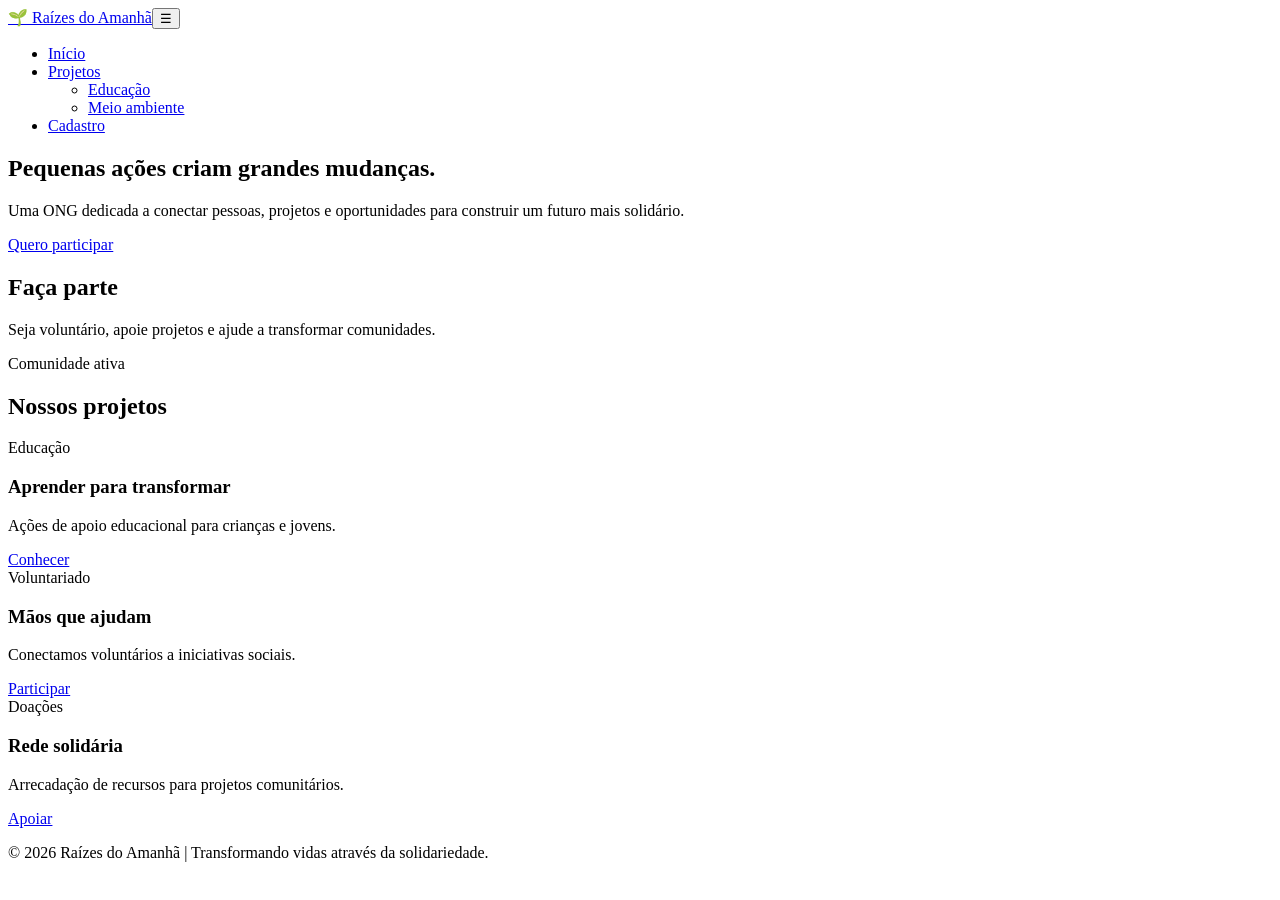
==== index.html @ c92a3672 "feat: adiciona estrutura inicial" ====
<!DOCTYPE html><html lang="pt-BR"><head><meta charset="UTF-8"><meta name="viewport" content="width=device-width, initial-scale=1.0"><title>Raízes do Amanhã</title><link rel="stylesheet" href="../css/style.css"></head><body><header><div class="container topo"><a class="logo" href="index.html">🌱 Raízes do Amanhã</a><button class="menu-hamburguer" aria-label="Abrir menu">☰</button><ul class="nav-links"><li><a href="index.html">Início</a></li><li class="dropdown"><a href="projetos.html">Projetos</a><ul class="submenu"><li><a href="projetos.html">Educação</a></li><li><a href="projetos.html">Meio ambiente</a></li></ul></li><li><a href="cadastro.html">Cadastro</a></li></ul></div></header><main><section class="hero"><div class="container grid-12"><div class="hero-texto"><h1>Pequenas ações criam grandes mudanças.</h1><p>Uma ONG dedicada a conectar pessoas, projetos e oportunidades para construir um futuro mais solidário.</p><a class="btn" href="cadastro.html">Quero participar</a></div><aside class="hero-card"><h2>Faça parte</h2><p>Seja voluntário, apoie projetos e ajude a transformar comunidades.</p><span class="badge">Comunidade ativa</span></aside></div></section><section class="secao"><div class="container grid-12"><h2 class="titulo" style="grid-column:1/-1">Nossos projetos</h2><div class="cards"><article class="card"><span class="badge">Educação</span><h3>Aprender para transformar</h3><p>Ações de apoio educacional para crianças e jovens.</p><a class="btn secundario" href="projetos.html">Conhecer</a></article><article class="card"><span class="badge">Voluntariado</span><h3>Mãos que ajudam</h3><p>Conectamos voluntários a iniciativas sociais.</p><a class="btn secundario" href="projetos.html">Participar</a></article><article class="card"><span class="badge">Doações</span><h3>Rede solidária</h3><p>Arrecadação de recursos para projetos comunitários.</p><a class="btn secundario" href="projetos.html">Apoiar</a></article></div></div></section></main><footer><p>© 2026 Raízes do Amanhã | Transformando vidas através da solidariedade.</p></footer><script>const b=document.querySelector(".menu-hamburguer"),n=document.querySelector(".nav-links");b?.addEventListener("click",()=>n.classList.toggle("ativo"));const f=document.querySelector("form"),t=document.querySelector(".toast");f?.addEventListener("submit",e=>{e.preventDefault();t.classList.add("ativo");setTimeout(()=>t.classList.remove("ativo"),3500)})</script></body></html>
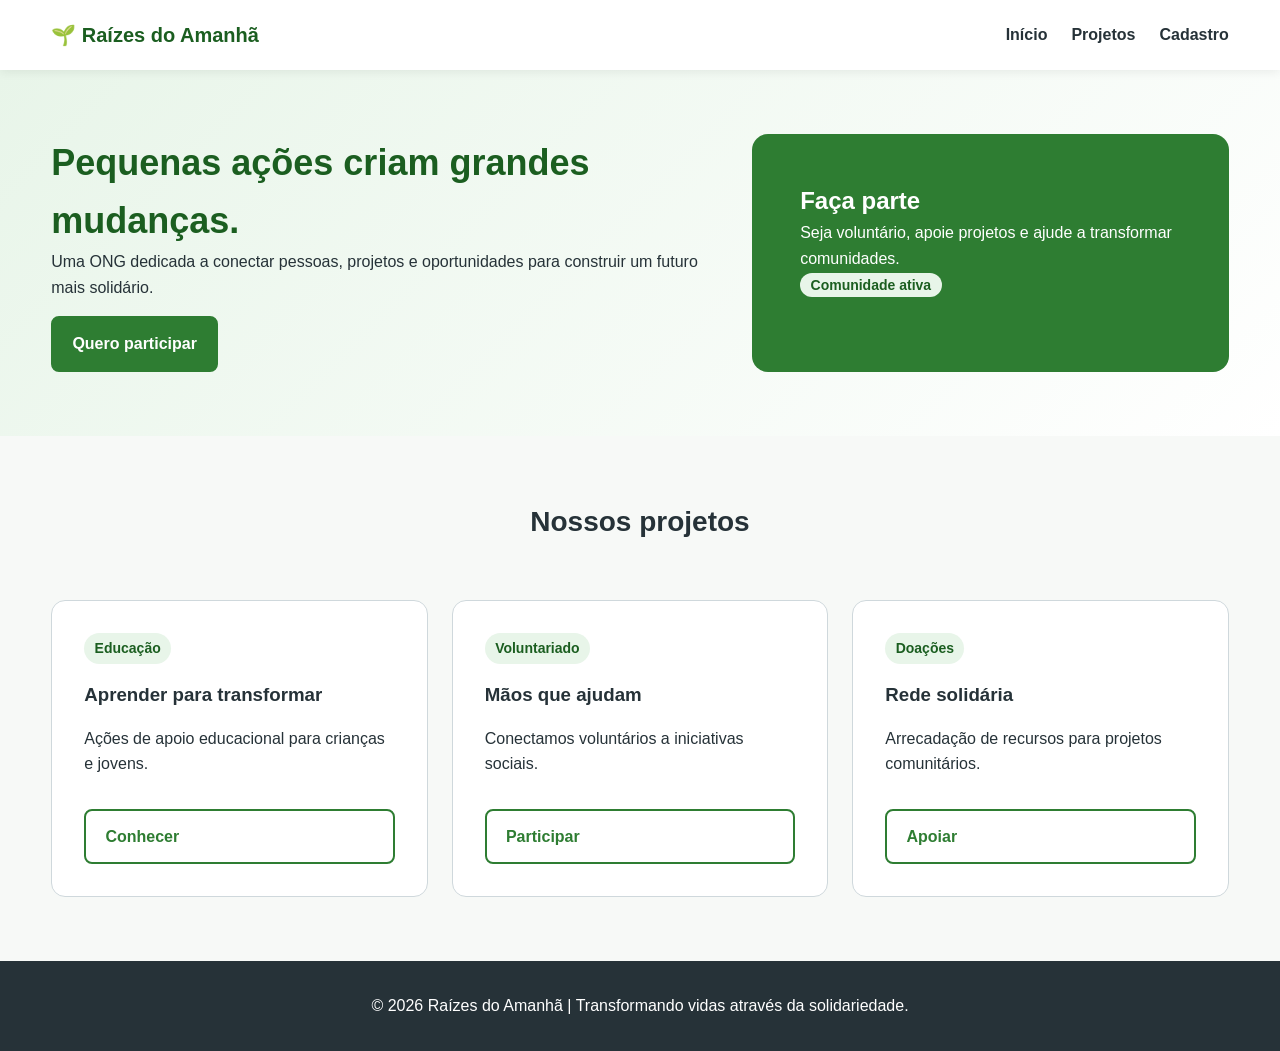
==== commit 2be04f5b: "Corrige caminho do CSS" ====
--- a/index.html
+++ b/index.html
@@ -1 +1,220 @@
-<!DOCTYPE html><html lang="pt-BR"><head><meta charset="UTF-8"><meta name="viewport" content="width=device-width, initial-scale=1.0"><title>Raízes do Amanhã</title><link rel="stylesheet" href="../css/style.css"></head><body><header><div class="container topo"><a class="logo" href="index.html">🌱 Raízes do Amanhã</a><button class="menu-hamburguer" aria-label="Abrir menu">☰</button><ul class="nav-links"><li><a href="index.html">Início</a></li><li class="dropdown"><a href="projetos.html">Projetos</a><ul class="submenu"><li><a href="projetos.html">Educação</a></li><li><a href="projetos.html">Meio ambiente</a></li></ul></li><li><a href="cadastro.html">Cadastro</a></li></ul></div></header><main><section class="hero"><div class="container grid-12"><div class="hero-texto"><h1>Pequenas ações criam grandes mudanças.</h1><p>Uma ONG dedicada a conectar pessoas, projetos e oportunidades para construir um futuro mais solidário.</p><a class="btn" href="cadastro.html">Quero participar</a></div><aside class="hero-card"><h2>Faça parte</h2><p>Seja voluntário, apoie projetos e ajude a transformar comunidades.</p><span class="badge">Comunidade ativa</span></aside></div></section><section class="secao"><div class="container grid-12"><h2 class="titulo" style="grid-column:1/-1">Nossos projetos</h2><div class="cards"><article class="card"><span class="badge">Educação</span><h3>Aprender para transformar</h3><p>Ações de apoio educacional para crianças e jovens.</p><a class="btn secundario" href="projetos.html">Conhecer</a></article><article class="card"><span class="badge">Voluntariado</span><h3>Mãos que ajudam</h3><p>Conectamos voluntários a iniciativas sociais.</p><a class="btn secundario" href="projetos.html">Participar</a></article><article class="card"><span class="badge">Doações</span><h3>Rede solidária</h3><p>Arrecadação de recursos para projetos comunitários.</p><a class="btn secundario" href="projetos.html">Apoiar</a></article></div></div></section></main><footer><p>© 2026 Raízes do Amanhã | Transformando vidas através da solidariedade.</p></footer><script>const b=document.querySelector(".menu-hamburguer"),n=document.querySelector(".nav-links");b?.addEventListener("click",()=>n.classList.toggle("ativo"));const f=document.querySelector("form"),t=document.querySelector(".toast");f?.addEventListener("submit",e=>{e.preventDefault();t.classList.add("ativo");setTimeout(()=>t.classList.remove("ativo"),3500)})</script></body></html>+<!DOCTYPE html>
+<html lang="pt-BR">
+
+<head>
+    <meta charset="UTF-8">
+    <meta name="viewport" content="width=device-width, initial-scale=1.0">
+
+    <title>Raízes do Amanhã</title>
+
+    <link rel="stylesheet" href="style.css">
+</head>
+
+<body>
+
+    <header>
+        <div class="container topo">
+
+            <a class="logo" href="index.html">
+                🌱 Raízes do Amanhã
+            </a>
+
+            <button class="menu-hamburguer" aria-label="Abrir menu">
+                ☰
+            </button>
+
+            <ul class="nav-links">
+
+                <li>
+                    <a href="index.html">Início</a>
+                </li>
+
+                <li class="dropdown">
+
+                    <a href="projetos.html">Projetos</a>
+
+                    <ul class="submenu">
+                        <li>
+                            <a href="projetos.html">Educação</a>
+                        </li>
+
+                        <li>
+                            <a href="projetos.html">Meio ambiente</a>
+                        </li>
+                    </ul>
+
+                </li>
+
+                <li>
+                    <a href="cadastro.html">Cadastro</a>
+                </li>
+
+            </ul>
+
+        </div>
+    </header>
+
+
+    <main>
+
+        <section class="hero">
+
+            <div class="container grid-12">
+
+                <div class="hero-texto">
+
+                    <h1>
+                        Pequenas ações criam grandes mudanças.
+                    </h1>
+
+                    <p>
+                        Uma ONG dedicada a conectar pessoas, projetos e oportunidades para construir um futuro mais solidário.
+                    </p>
+
+                    <a class="btn" href="cadastro.html">
+                        Quero participar
+                    </a>
+
+                </div>
+
+
+                <aside class="hero-card">
+
+                    <h2>Faça parte</h2>
+
+                    <p>
+                        Seja voluntário, apoie projetos e ajude a transformar comunidades.
+                    </p>
+
+                    <span class="badge">
+                        Comunidade ativa
+                    </span>
+
+                </aside>
+
+            </div>
+
+        </section>
+
+
+        <section class="secao">
+
+            <div class="container grid-12">
+
+                <h2 class="titulo" style="grid-column:1/-1">
+                    Nossos projetos
+                </h2>
+
+
+                <div class="cards">
+
+                    <article class="card">
+
+                        <span class="badge">
+                            Educação
+                        </span>
+
+                        <h3>
+                            Aprender para transformar
+                        </h3>
+
+                        <p>
+                            Ações de apoio educacional para crianças e jovens.
+                        </p>
+
+                        <a class="btn secundario" href="projetos.html">
+                            Conhecer
+                        </a>
+
+                    </article>
+
+
+                    <article class="card">
+
+                        <span class="badge">
+                            Voluntariado
+                        </span>
+
+                        <h3>
+                            Mãos que ajudam
+                        </h3>
+
+                        <p>
+                            Conectamos voluntários a iniciativas sociais.
+                        </p>
+
+                        <a class="btn secundario" href="projetos.html">
+                            Participar
+                        </a>
+
+                    </article>
+
+
+                    <article class="card">
+
+                        <span class="badge">
+                            Doações
+                        </span>
+
+                        <h3>
+                            Rede solidária
+                        </h3>
+
+                        <p>
+                            Arrecadação de recursos para projetos comunitários.
+                        </p>
+
+                        <a class="btn secundario" href="projetos.html">
+                            Apoiar
+                        </a>
+
+                    </article>
+
+                </div>
+
+            </div>
+
+        </section>
+
+    </main>
+
+
+    <footer>
+
+        <p>
+            © 2026 Raízes do Amanhã | Transformando vidas através da solidariedade.
+        </p>
+
+    </footer>
+
+
+    <script>
+
+        const b = document.querySelector(".menu-hamburguer");
+        const n = document.querySelector(".nav-links");
+
+        b?.addEventListener("click", () => {
+            n.classList.toggle("ativo");
+        });
+
+
+        const f = document.querySelector("form");
+        const t = document.querySelector(".toast");
+
+        f?.addEventListener("submit", e => {
+
+            e.preventDefault();
+
+            t.classList.add("ativo");
+
+            setTimeout(() => {
+                t.classList.remove("ativo");
+            }, 3500);
+
+        });
+
+    </script>
+
+</body>
+
+</html>
--- a/style.css
+++ b/style.css
@@ -0,0 +1,46 @@
+/* DESIGN SYSTEM */
+:root{
+  --cor-primaria:#2E7D32; --cor-primaria-escura:#1B5E20; --cor-secundaria:#81C784;
+  --cor-destaque:#F9A825; --cor-sucesso:#43A047; --cor-erro:#C62828;
+  --cor-fundo:#F7F9F7; --cor-branco:#FFFFFF; --cor-texto:#263238;
+  --cor-texto-secundario:#546E7A; --cor-borda:#CFD8DC;
+  --fonte-pequena:.875rem; --fonte-corpo:1rem; --fonte-media:1.25rem;
+  --fonte-grande:1.75rem; --fonte-titulo:2.5rem;
+  --espaco-1:.5rem; --espaco-2:1rem; --espaco-3:1.5rem;
+  --espaco-4:2rem; --espaco-5:3rem; --espaco-6:4rem;
+}
+*{box-sizing:border-box;margin:0}
+body{font-family:Arial,sans-serif;background:var(--cor-fundo);color:var(--cor-texto);line-height:1.6}
+.container{width:min(1120px,92%);margin:auto}
+.grid-12{display:grid;grid-template-columns:repeat(12,1fr);gap:var(--espaco-3)}
+header{background:var(--cor-branco);box-shadow:0 2px 10px #00000012;position:sticky;top:0;z-index:10}
+.topo{min-height:70px;display:flex;align-items:center;justify-content:space-between;gap:var(--espaco-2)}
+.logo{font-size:var(--fonte-media);font-weight:bold;color:var(--cor-primaria-escura);text-decoration:none}
+.nav-links{display:flex;align-items:center;gap:var(--espaco-3);list-style:none}
+.nav-links a{text-decoration:none;color:var(--cor-texto);font-weight:bold}
+.nav-links a:hover,.nav-links a:focus{color:var(--cor-primaria)}
+.dropdown{position:relative}.submenu{display:none;position:absolute;top:100%;left:0;min-width:160px;background:#fff;padding:var(--espaco-2);list-style:none;box-shadow:0 8px 20px #0002}
+.dropdown:hover .submenu,.dropdown:focus-within .submenu{display:block}
+.menu-hamburguer{display:none;border:0;background:none;font-size:1.7rem;cursor:pointer}
+.hero{padding:var(--espaco-6) 0;background:linear-gradient(135deg,#e8f5e9,#fff)}
+.hero-texto{grid-column:span 7;align-self:center}.hero h1{font-size:var(--fonte-titulo);color:var(--cor-primaria-escura)}
+.hero-card{grid-column:span 5;background:var(--cor-primaria);color:#fff;padding:var(--espaco-5);border-radius:16px}
+.btn{display:inline-block;margin-top:var(--espaco-2);padding:.8rem 1.2rem;border:2px solid var(--cor-primaria);border-radius:8px;background:var(--cor-primaria);color:#fff;font-weight:bold;text-decoration:none;cursor:pointer;transition:.25s}
+.btn:hover{background:var(--cor-primaria-escura);box-shadow:0 6px 14px #0002;transform:translateY(-2px)}
+.btn:focus{outline:3px solid var(--cor-destaque);outline-offset:2px}.btn:active{transform:translateY(0);box-shadow:none}.btn:disabled{opacity:.5;cursor:not-allowed}
+.btn.secundario{background:#fff;color:var(--cor-primaria)}
+.secao{padding:var(--espaco-6) 0}.titulo{text-align:center;margin-bottom:var(--espaco-4);font-size:var(--fonte-grande)}
+.cards{grid-column:1/-1;display:grid;grid-template-columns:repeat(3,1fr);gap:var(--espaco-3)}
+.card{background:#fff;border:1px solid var(--cor-borda);border-radius:14px;padding:var(--espaco-4);display:flex;flex-direction:column;gap:var(--espaco-2);transition:.25s}
+.card:hover{transform:translateY(-5px);box-shadow:0 10px 24px #0002}.badge{align-self:flex-start;padding:.25rem .65rem;border-radius:999px;background:#e8f5e9;color:var(--cor-primaria-escura);font-size:var(--fonte-pequena);font-weight:bold}
+.alerta{padding:var(--espaco-3);border-radius:8px;margin-bottom:var(--espaco-3);border-left:5px solid}.alerta.sucesso{background:#e8f5e9;border-color:var(--cor-sucesso)}.alerta.aviso{background:#fff8e1;border-color:var(--cor-destaque)}
+.formulario{max-width:760px;margin:auto;background:#fff;padding:var(--espaco-4);border-radius:14px}.grupo{display:flex;flex-direction:column;gap:var(--espaco-1);margin-bottom:var(--espaco-3)}
+fieldset{border:1px solid var(--cor-borda);border-radius:10px;padding:var(--espaco-3);margin-bottom:var(--espaco-3)}legend{font-weight:bold;color:var(--cor-primaria-escura)}
+input,select{padding:.75rem;border:2px solid var(--cor-borda);border-radius:7px;font:inherit;transition:.2s}input:focus,select:focus{outline:none;border-color:var(--cor-primaria);box-shadow:0 0 0 3px #81c78455}input:valid{border-color:var(--cor-sucesso)}input:not(:placeholder-shown):invalid{border-color:var(--cor-erro)}
+.toast{position:fixed;right:20px;bottom:20px;background:var(--cor-texto);color:#fff;padding:var(--espaco-3);border-radius:10px;box-shadow:0 8px 24px #0003;opacity:0;transform:translateY(20px);pointer-events:none;transition:.3s}.toast.ativo{opacity:1;transform:translateY(0)}
+footer{background:var(--cor-texto);color:#fff;padding:var(--espaco-4);text-align:center}
+@media(max-width:1440px){.container{width:min(1180px,92%)}}
+@media(max-width:1280px){.hero h1{font-size:2.25rem}}
+@media(max-width:1024px){.cards{grid-template-columns:repeat(2,1fr)}.hero-texto{grid-column:span 8}.hero-card{grid-column:span 4}}
+@media(max-width:768px){.menu-hamburguer{display:block}.nav-links{display:none;position:absolute;top:70px;left:0;right:0;background:#fff;padding:var(--espaco-3);flex-direction:column;align-items:flex-start}.nav-links.ativo{display:flex}.hero-texto,.hero-card{grid-column:1/-1}.hero{padding:var(--espaco-5) 0}}
+@media(max-width:480px){.cards{grid-template-columns:1fr}.hero h1{font-size:1.9rem}.secao{padding:var(--espaco-5) 0}.formulario{padding:var(--espaco-3)}}
